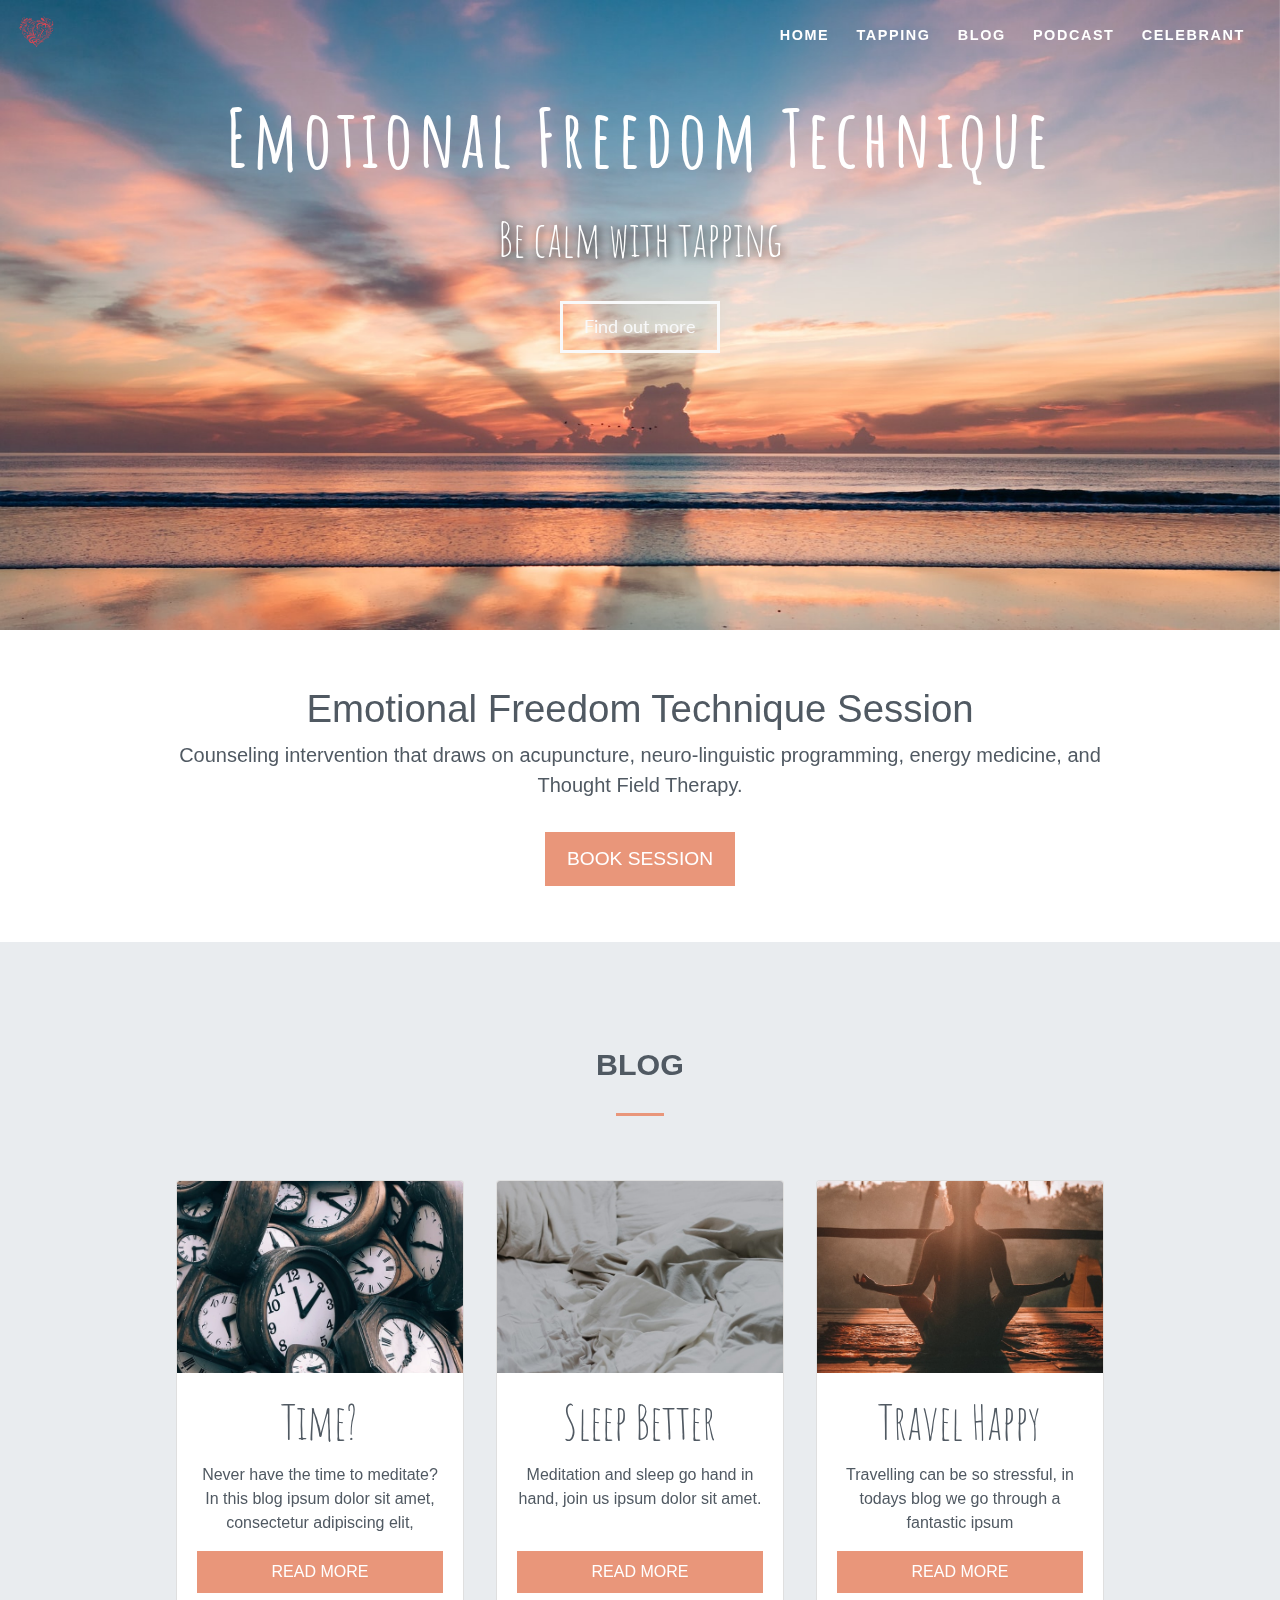
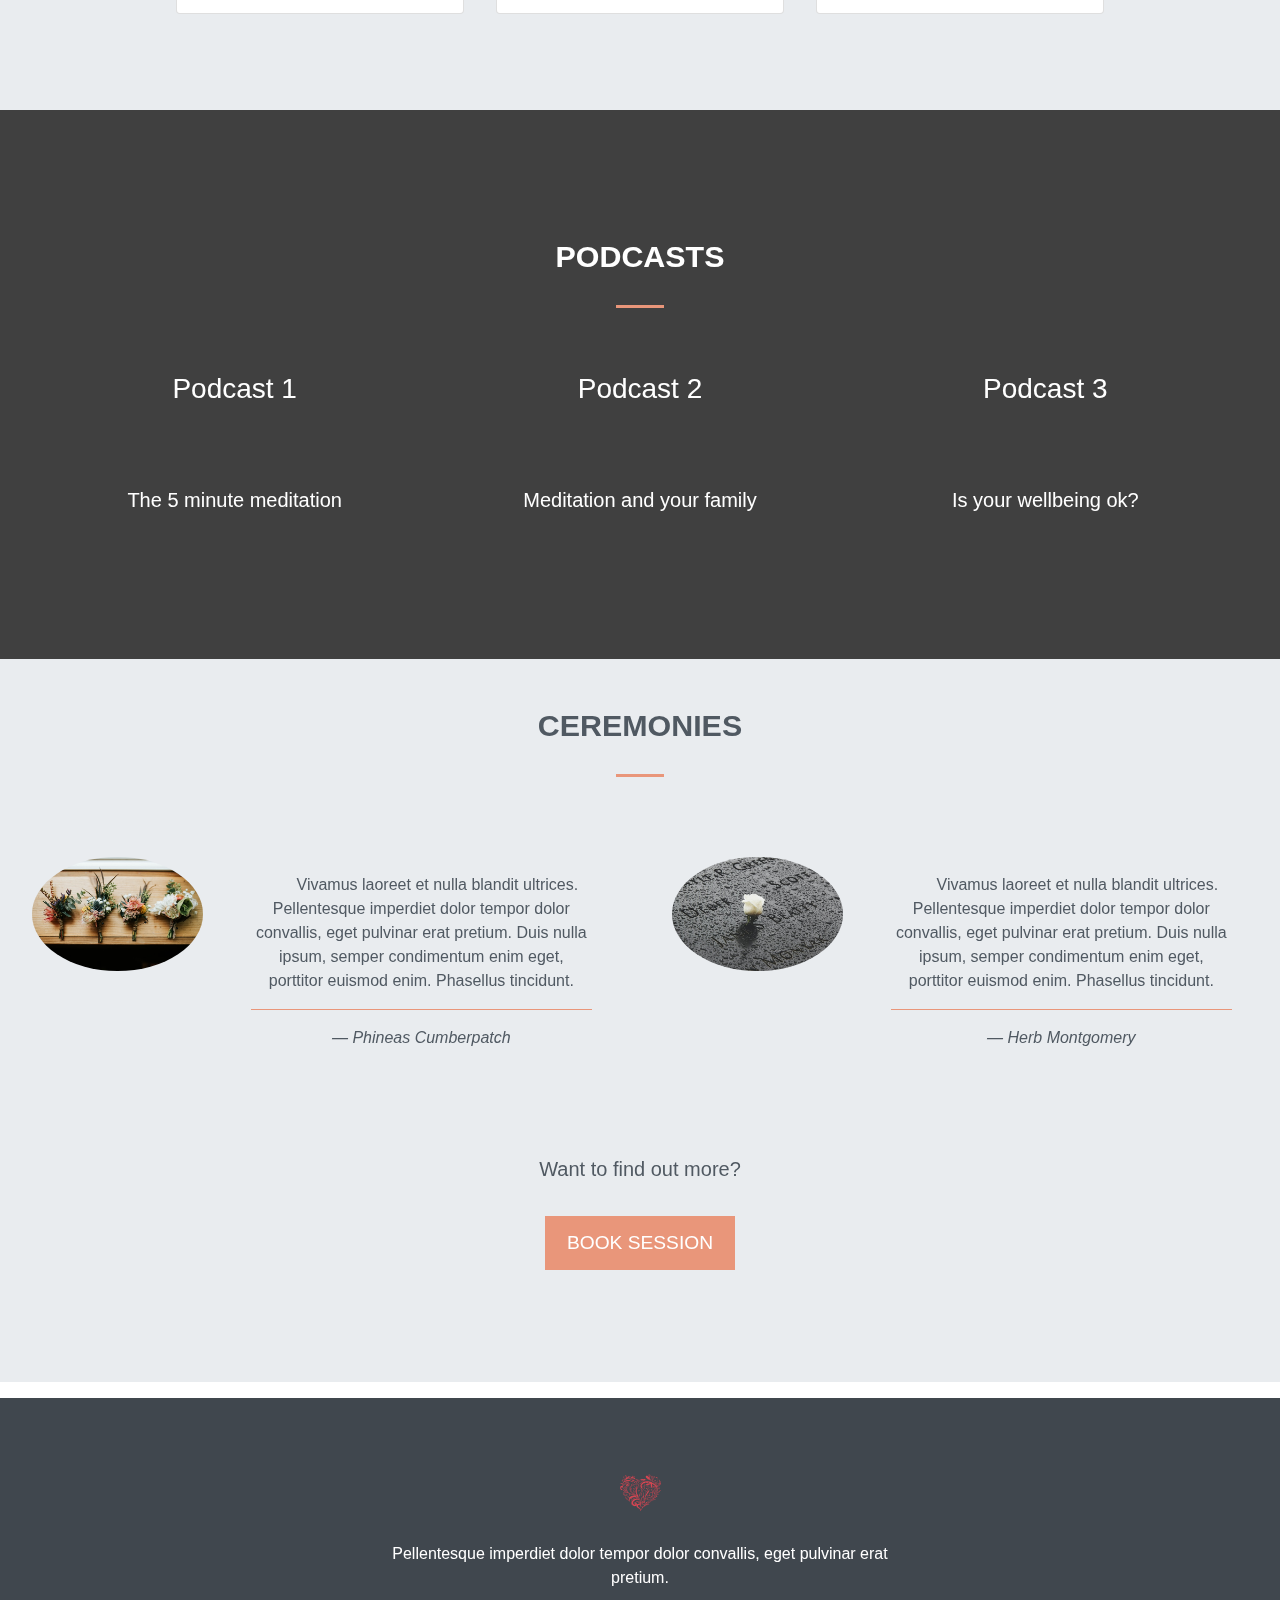
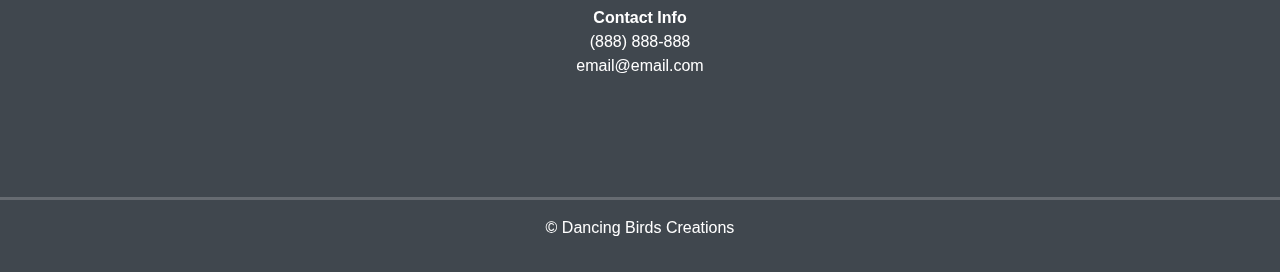
==== index.html @ ffb31503 "Update" ====
<!DOCTYPE html>
<html lang="en">
  <head>
    <meta charset="utf-8" />
    <meta name="viewport" content="width=device-width, initial-scale=1" />
    <title>Be Calm</title>
    
    <link
      rel="stylesheet"
      href="https://stackpath.bootstrapcdn.com/bootstrap/4.4.1/css/bootstrap.min.css"
      integrity="sha384-Vkoo8x4CGsO3+Hhxv8T/Q5PaXtkKtu6ug5TOeNV6gBiFeWPGFN9MuhOf23Q9Ifjh"
      crossorigin="anonymous"
    />
    <link
      rel="stylesheet"
      href="https://cdnjs.cloudflare.com/ajax/libs/font-awesome/5.15.3/css/all.min.css"
      integrity="sha512-iBBXm8fW90+nuLcSKlbmrPcLa0OT92xO1BIsZ+ywDWZCvqsWgccV3gFoRBv0z+8dLJgyAHIhR35VZc2oM/gI1w=="
      crossorigin="anonymous"
      referrerpolicy="no-referrer"
    />
    <link rel="stylesheet" href="fixed.css" />
    <link rel="stylesheet" href="style.css" />
    
  </head>

  <body data-spy="scroll" data-target="#navbarResponsive">
    
    <div id="home">
      
      <nav class="navbar navbar-expand-md navbar-dark bg-dark fixed-top">
        <a class="navbar-brand" href="#"><img src="./images/logo.png" /> </a>
        <button
          class="navbar-toggler"
          type="button"
          data-toggle="collapse"
          data-target="#navbarResponsive"
        >
          <span class="navbar-toggler-icon"></span>
        </button>

        <div class="collapse navbar-collapse" id="navbarResponsive">
          <ul class="navbar-nav ml-auto">
            <li class="nav-item"><a class="nav-link" href="#home">Home</a></li>
            <li class="nav-item">
              <a class="nav-link" href="#tapping">Tapping</a>
            </li>
            <li class="nav-item"><a class="nav-link" href="#blog">Blog</a></li>
            <li class="nav-item">
              <a class="nav-link" href="#podcast">Podcast</a>
            </li>
            <li class="nav-item">
              <a class="nav-link" href="#celebrant">Celebrant</a>
            </li>
          </ul>
        </div>
      </nav>
    
      <div class="landing">
        <div class="home-wrap">
          <div class="home-inner"></div>
        </div>
      </div>

      <div class="caption text-center">
        <h1>Emotional Freedom Technique</h1>
        <h3>Be calm with tapping</h3>
        <a class="btn btn-outline-light btn-lg" href="#tapping">Find out more</a>
      </div>
    </div>

    <div id="tapping" class="offset">
      <div class="col-12 narrow text-center">
        <h1>Emotional Freedom Technique Session</h1>
        <p class="lead">
          Counseling intervention that draws on acupuncture, neuro-linguistic
          programming, energy medicine, and Thought Field Therapy.
        </p>
        <a id="email" class="btn btn-secondary btn-md" href="#" target="_blank"
          >Book Session</a> <!-- Complete buttons -->
      </div>
    </div>

    <div id="blog" class="offset">
      <div class="jumbotron">
        <div class="narrow text-center">
          <div class="col-12">
            <h3 class="heading">Blog</h3>
            <div class="heading-underline"></div>
          </div>
          <div class="row text-center">
            <div class="col-md-4">
                <div class="card h-100">
                    <img class="card-img-top" src="./images/time.jpg">
                    <div class="card-body d-flex flex-column">
                        <h3 class="card-title">Time?</h3>
                        <p class="card-text">Never have the time to meditate? In this blog ipsum dolor sit
                            amet, consectetur adipiscing elit, </p>
                            <a href="#" class="mt-auto btn btn-primary">Read more</a> <!-- Complete buttons -->
                    </div>
                    <!--Photo by <a href="https://unsplash.com/@jontyson?utm_source=unsplash&utm_medium=referral&utm_content=creditCopyText">Jon Tyson</a> on <a href="https://unsplash.com/s/photos/time-lost?utm_source=unsplash&utm_medium=referral&utm_content=creditCopyText">Unsplash</a>
  
   -->
                </div>
            </div>

            <div class="col-md-4">
                <div class="card h-100">
                    <img class="card-img-top" src="./images/sleep.jpg">
                    <div class="card-body d-flex flex-column">
                        <h3 class="card-title">Sleep Better</h3>
                        <p class="card-text">Meditation and sleep go hand in hand, join us ipsum dolor sit
                            amet.</p>
                            <a href="#" class="mt-auto btn btn-primary">Read more</a> <!-- Complete buttons -->
                    </div>
                    <!--Photo by <a href="https://unsplash.com/@priscilladupreez?utm_source=unsplash&utm_medium=referral&utm_content=creditCopyText">Priscilla Du Preez</a> on <a href="https://unsplash.com/s/photos/good-sleep?utm_source=unsplash&utm_medium=referral&utm_content=creditCopyText">Unsplash</a>
  
   -->
                </div>
            </div>

            <div class="col-md-4">
                <div class="card h-100">
                    <img class="card-img-top" src="./images/travel.jpg">
                    <div class="card-body d-flex flex-column">
                        <h3 class="card-title">Travel Happy</h3>
                        <p class="card-text">Travelling can be so stressful, in todays blog we go through a
                            fantastic ipsum</p>
                            <a href="#" class="mt-auto btn btn-primary">Read more</a> <!-- Complete buttons -->
                    </div>
                    <!--Photo by <a href="https://unsplash.com/@jareddrice?utm_source=unsplash&utm_medium=referral&utm_content=creditCopyText">Jared Rice</a> on <a href="https://unsplash.com/s/photos/travel-happy?utm_source=unsplash&utm_medium=referral&utm_content=creditCopyText">Unsplash</a>
   -->
            </div>
          </div>
        </div>
      </div>
    </div>

    <div id="podcast" class="offset">
      <div class="fixed-background">
        <div class="row dark text-center">
          <div class="col-12">
            <h3 class="heading">Podcasts</h3>
            <div class="heading-underline"></div>
          </div>

          <div class="col-md-4">
            <h3>Podcast 1</h3>
            <div class="feature"><a class="btn" href="#"><i class="fas fa-podcast fa-3x" ></i></a></div>
            <p class="lead">The 5 minute meditation</p>
          </div>

          <div class="col-md-4">
            <h3>Podcast 2</h3>
            <div class="feature"><a class="btn" href="#"><i class="fas fa-podcast fa-3x" ></i></a></div>
            <p class="lead">Meditation and your family</p>
          </div>

          <div class="col-md-4">
            <h3>Podcast 3</h3>
            <div class="feature"><a class="btn" href="#"><i class="fas fa-podcast fa-3x" ></i></a></div>
            <p class="lead">Is your wellbeing ok?</p>
          </div>
        </div>
        <div class="fixed-wrap">
          <div class="fixed"></div>
        </div>
      </div>
    </div>

    <div id="celebrant" class="offset">
      <div class="jumbotron text-center">
        <div class="col-12"><h3 class="heading">Ceremonies</h3>
        <div class="heading-underline"></div>
      </div>

      <div class="row">
          <div class="col-md-6 ceremonies">
              <div class="row">
                  <div class="col-md-4">
                    <img src="./images/ceremony.jpg">
                  </div>
                  <div class="col-md-8">
                    <blockquote>
                        <i class="fas fa-quote-left" style="margin: 1rem; color:darksalmon"></i>
                        Vivamus laoreet et nulla blandit ultrices. Pellentesque imperdiet dolor tempor dolor convallis, eget pulvinar erat pretium. Duis nulla ipsum, semper condimentum enim eget, porttitor euismod enim. Phasellus tincidunt.
                        <hr class="ceremony-hr">
                        <cite>&#8212; Phineas Cumberpatch</cite>
                    </blockquote>
                  </div>
              </div>
          </div>

          <div class="col-md-6 ceremonies">
            <div class="row">
                <div class="col-md-4">
                  <img src="./images/funeral.jpg">
                </div>
                <div class="col-md-8">
                  <blockquote>
                      <i class="fas fa-quote-left" style="margin: 1rem; color:darksalmon"></i>
                      Vivamus laoreet et nulla blandit ultrices. Pellentesque imperdiet dolor tempor dolor convallis, eget pulvinar erat pretium. Duis nulla ipsum, semper condimentum enim eget, porttitor euismod enim. Phasellus tincidunt.
                      <hr class="ceremony-hr">
                      <cite>&#8212; Herb Montgomery</cite>
                  </blockquote>
                </div>
            </div>
        </div>
      </div>
      <div class="col-12 narrow text-center">
        <p class="lead">Want to find out more?</p>
        <a class="btn btn-secondary btn-md" href="#" target="_blank"
          >Book Session</a> <!-- Complete buttons -->
    </div>
    </div>
    
    <div class="contact" class="offset">
        <footer>
            <div class="row justify-content-center">
                <div class="col-md-5 text-center">
                    <img src="./images/logo.png">
                    <p>Pellentesque imperdiet dolor tempor dolor convallis, eget pulvinar erat pretium.</p>
                    <strong>Contact Info</strong>
                    <p>(888) 888-888<br>email@email.com</p>
                    <a href="https://www.facebook.com" target="_blank"><i class="fab fa-facebook-square" ></i></a>
                    <a href="https://twitter.com" target="_blank"><i class="fab fa-twitter-square"></i></a>
                    <a href="https://instagram.com" target="_blank"><i class="fab fa-instagram"></i></a>
                </div>
                <hr class="socket">
                &copy; Dancing Birds Creations
            </div>
            <!-- <a href='https://pngtree.com/so/love-pattern'>love pattern png from pngtree.com</a>-->
        </footer>
    </div>

    <script
      src="https://code.jquery.com/jquery-3.4.1.slim.min.js"
      integrity="sha384-J6qa4849blE2+poT4WnyKhv5vZF5SrPo0iEjwBvKU7imGFAV0wwj1yYfoRSJoZ+n"
      crossorigin="anonymous"
    ></script>
    <script
      src="https://cdn.jsdelivr.net/npm/popper.js@1.16.0/dist/umd/popper.min.js"
      integrity="sha384-Q6E9RHvbIyZFJoft+2mJbHaEWldlvI9IOYy5n3zV9zzTtmI3UksdQRVvoxMfooAo"
      crossorigin="anonymous"
    ></script>
    <script
      src="https://stackpath.bootstrapcdn.com/bootstrap/4.4.1/js/bootstrap.min.js"
      integrity="sha384-wfSDF2E50Y2D1uUdj0O3uMBJnjuUD4Ih7YwaYd1iqfktj0Uod8GCExl3Og8ifwB6"
      crossorigin="anonymous"
    ></script>
  </body>
</html>
---- fixed.css ----
/*--- Extra Bootstrap Column Padding --*/
[class*="col-"] {
  padding: 1rem;
}

/*--- Bootstrap Mobile Gutter Fix --*/
.row,
.container-fluid {
  margin-left: 0px !important;
  margin-right: 0px !important;
}

/*--- Fix for Fixed Navbar jumping on scroll --*/
.fixed-top {
  backface-visibility: hidden;
}

/*--- Fixed Landing Page Section --*/
.landing {
  position: relative;
  width: 100%;
  height: 70vh;
  display: table;
  z-index: -1;
}
.home-wrap {
  clip: rect(0, auto, auto, 0);
  position: absolute;
  top: 0;
  left: 0;
  width: 100%;
  height: 100%;
}
.home-inner {
  position: fixed;
  display: table;
  top: 0;
  left: 0;
  width: 100%;
  height: 100%;
  background-size: cover;
  background-position: center center;
  -webkit-transform: translateZ(0);
  transform: translateZ(0);
  will-change: transform;
}

/*--- iOS Fixed Background Image --*/
.fixed-background {
  position: relative;
  width: 100%;
  overflow: hidden;
}
.fixed-wrap {
  clip: rect(0, auto, auto, 0);
  position: absolute;
  top: 0;
  left: 0;
  width: 100%;
  height: 100%;
  z-index: -999 !important;
}
.fixed {
  position: fixed;
  display: block;
  top: 0;
  left: 0;
  width: 100%;
  height: 100%;
  background-size: cover;
  background-position: center center;
  -webkit-transform: translateZ(0);
  transform: translateZ(0);
  will-change: transform;
}
---- style.css ----
@import url("https://fonts.googleapis.com/css2?family=Lato:wght@400;700&display=swap");

@import url("https://fonts.googleapis.com/css2?family=WindSong&display=swap");

@import url("https://fonts.googleapis.com/css2?family=Amatic+SC:wght@700&display=swap");

body {
  overflow-x: hidden;
  color: #505962;
}

.offset:before {
  display: block;
  content: "";
  height: 4rem;
  margin-top: -4rem;
}

.navbar {
  text-transform: uppercase;
  font-weight: 700;
  font-size: 0.9rem;
  letter-spacing: 0.1rem;
  background: rgba(0, 0, 0, 0) !important;
}

.navbar-brand img {
  height: 2.5rem;
}

.navbar-nav li {
  padding-right: 0.7rem;
}

.navbar-dark .navbar-nav .nav-link {
  color: white;
  padding-top: 0.8rem;
}

.navbar-dark .navbar-nav .nav-link.active,
.navbar-dark .navbar-nav .nav-link:hover {
  color: indianred !important;
}

.home-inner {
  background-image: url("./images/main-img.jpg");
}
/*=== Photo by <a href="https://unsplash.com/@ravipinisetti?utm_source=unsplash&utm_medium=referral&utm_content=creditCopyText">Ravi Pinisetti</a> on <a href="https://unsplash.com/s/photos/calm?utm_source=unsplash&utm_medium=referral&utm_content=creditCopyText">Unsplash</a>
  ===*/

.caption {
  width: 100%;
  max-width: 100%;
  position: absolute;
  top: 10%;
  z-index: 1;
  color: white;
}

.caption h1 {
  font-family: "Amatic SC", cursive !important;
  font-size: 5rem;
  font-weight: 700;
  letter-spacing: 0.3rem;
  text-shadow: 0.2rem, 2rem, 0.8rem black !important;
  padding-bottom: 1rem;
}

.caption h3 {
  font-family: "Amatic SC", cursive !important;
  font-size: 3rem;
  text-shadow: 0.1rem 0.1rem 0.5rem black;
  padding-bottom: 1.6rem;
}

.btn-lg {
  border-width: medium !important;
  border-radius: 0 !important;
  padding: 0.6rem 1.3rem !important;
  font-size: 1.1rem !important;
  font-family: "Lato", sans-serif;
  text-shadow: 0px 0px 6px rgba(255, 255, 255, 0.7);
}
.btn-lg:hover {
  border-color: teal;
  color: teal;
  background-color: transparent;
}

.narrow {
  width: 75% !important;
  margin: 1.5rem auto !important;
  padding-top: 2rem !important;
}

.narrow h1 {
  font-size: 2.4rem !important;
}

.btn-secondary {
  border-width: medium;
  border-radius: 0;
  text-transform: uppercase;
  font-size: 1.2rem !important;
  padding: 0.6rem 1.2rem !important;
  margin: 1rem;
  color: white;
  background-color: darksalmon !important;
  border-color: darksalmon !important;
}

.btn-secondary:hover {
  background-color: indianred !important;
  border-color: indianred !important;
}

.jumbotron {
  margin-bottom: 0 !important;
  padding: 2rem 0 3.5rem !important;
  border-radius: 0 !important;
}

h3.heading {
  font-size: 1.9rem !important;
  font-weight: 700 !important;
  text-transform: uppercase !important;
  margin-bottom: 1.9rem !important;
}
.heading-underline {
  width: 3rem;
  height: 0.2rem;
  background-color: darksalmon;
  margin: 0 auto 2rem;
}
.card-img-top {
  width: 100%;
  height: 15vw;
  object-fit: cover;
}
.card-title {
  font-family: "Amatic SC", cursive !important;
  font-size: 3rem;
}
.btn-primary {
  border-width: medium;
  border-radius: 0;
  text-transform: uppercase;
  color: white;
  background-color: darksalmon !important;
  border-color: darksalmon !important;
}
.btn-primary:hover {
  background-color: indianred !important;
  border-color: indianred !important;
}

.fixed {
  background-image: url("images/podcast.jpg");
  z-index: -1;
}
/*Photo by <a href="https://unsplash.com/@farber?utm_source=unsplash&utm_medium=referral&utm_content=creditCopyText">Jonathan Farber</a> on <a href="https://unsplash.com/s/photos/podcasting?utm_source=unsplash&utm_medium=referral&utm_content=creditCopyText">Unsplash</a>
   */
.dark {
  background-color: rgba(0, 0, 0, 0.75);
  color: white;
  padding: 7rem 2rem;
}
.fixed-background h3 {
  margin-bottom: 2rem;
}

.fixed-background p {
  margin-top: 1.5rem;
}
.fas {
  color: darksalmon;
}
.fas:hover {
  color: indianred !important;
}

.ceremonies img {
  width: 100%;
  border-radius: 50%;
}

blockquote {
  margin: 1rem !important;
}
.ceremony-hr {
  border-top: 0.05rem solid darksalmon;
}

footer {
  background-color: #40474e;
  color: white;
  padding: 2rem 0 2rem;
  margin-top: 1rem;
}
footer img {
  height: 3rem;
  margin: 1.5rem 0;
}
footer a {
  color: white;
}
.fab {
  font-size: 1.6rem;
  margin: 1.2rem 0.5rem 0 0;
}
.fab:hover {
  color: indianred !important;
}

hr.socket {
  width: 100%;
  border-top: 0.2rem solid #666b71;
  margin-top: 3rem;
}

/* Add break points for responsiveness */

@media (max-width: 767px) {
  .caption h1 {
    font-size: 2.3rem !important;
    letter-spacing: 0.15rem !important;
    padding-bottom: 0.5rem !important;
  }

  .caption h3 {
    font-size: 1.2rem !important;
    padding-bottom: 1.2rem !important;
  }

  .btn-lg {
    padding: 0.5rem 1rem !important;
    font-size: 1rem !important;
  }
  .narrow h1 {
    font-size: 1.5rem !important;
  }
  .ceremonies img {
    max-width: 50%;
    display: block;
    margin: 0 auto;
  }
}
/*============ BOOTSTRAP BREAK POINTS:
  
  Extra small (xs) devices (portrait phones, less than 576px)
  No media query since this is the default in Bootstrap
  
  Small (sm) devices (landscape phones, 576px and up)
  @media (min-width: 576px) { ... }
  
  Medium (md) devices (tablets, 768px and up)
  @media (min-width: 768px) { ... }
  
  Large (lg) devices (desktops, 992px and up)
  @media (min-width: 992px) { ... }
  
  Extra (xl) large devices (large desktops, 1200px and up)
  @media (min-width: 1200px) { ... }
  
  =============*/
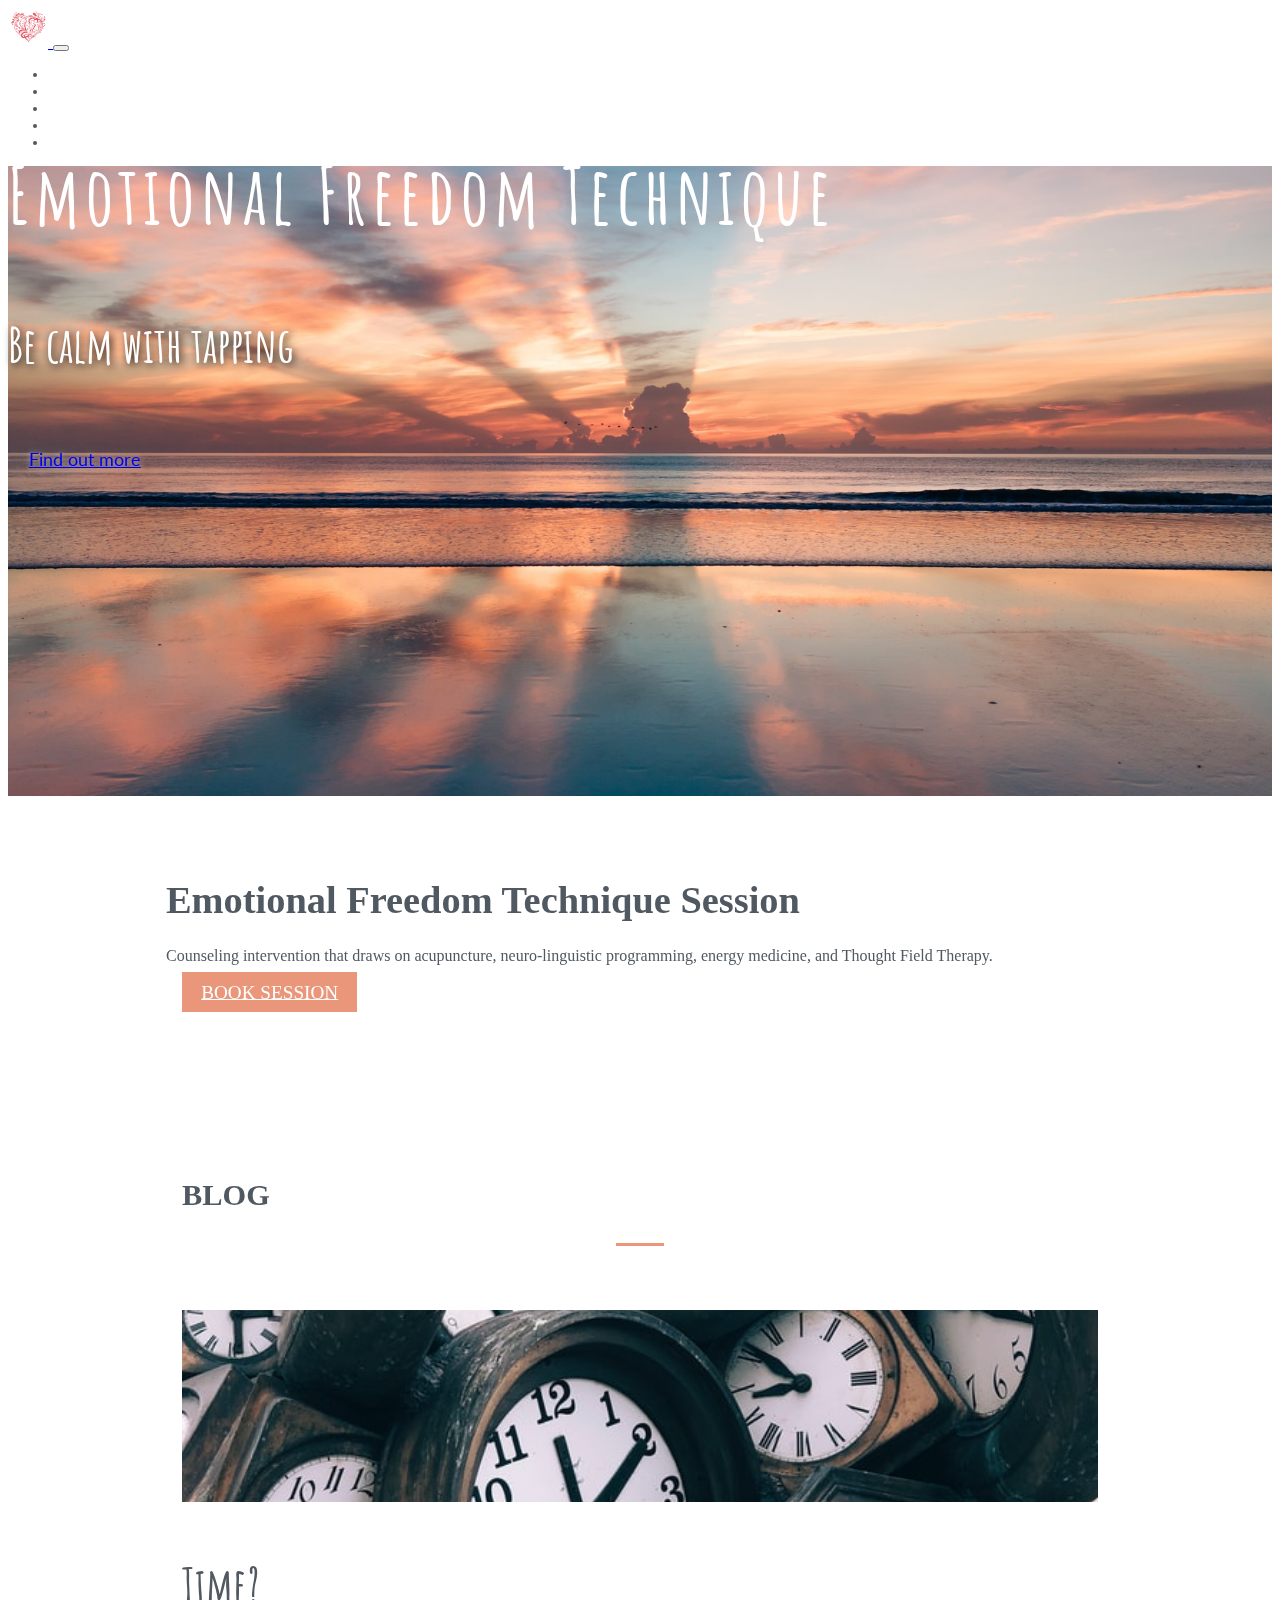
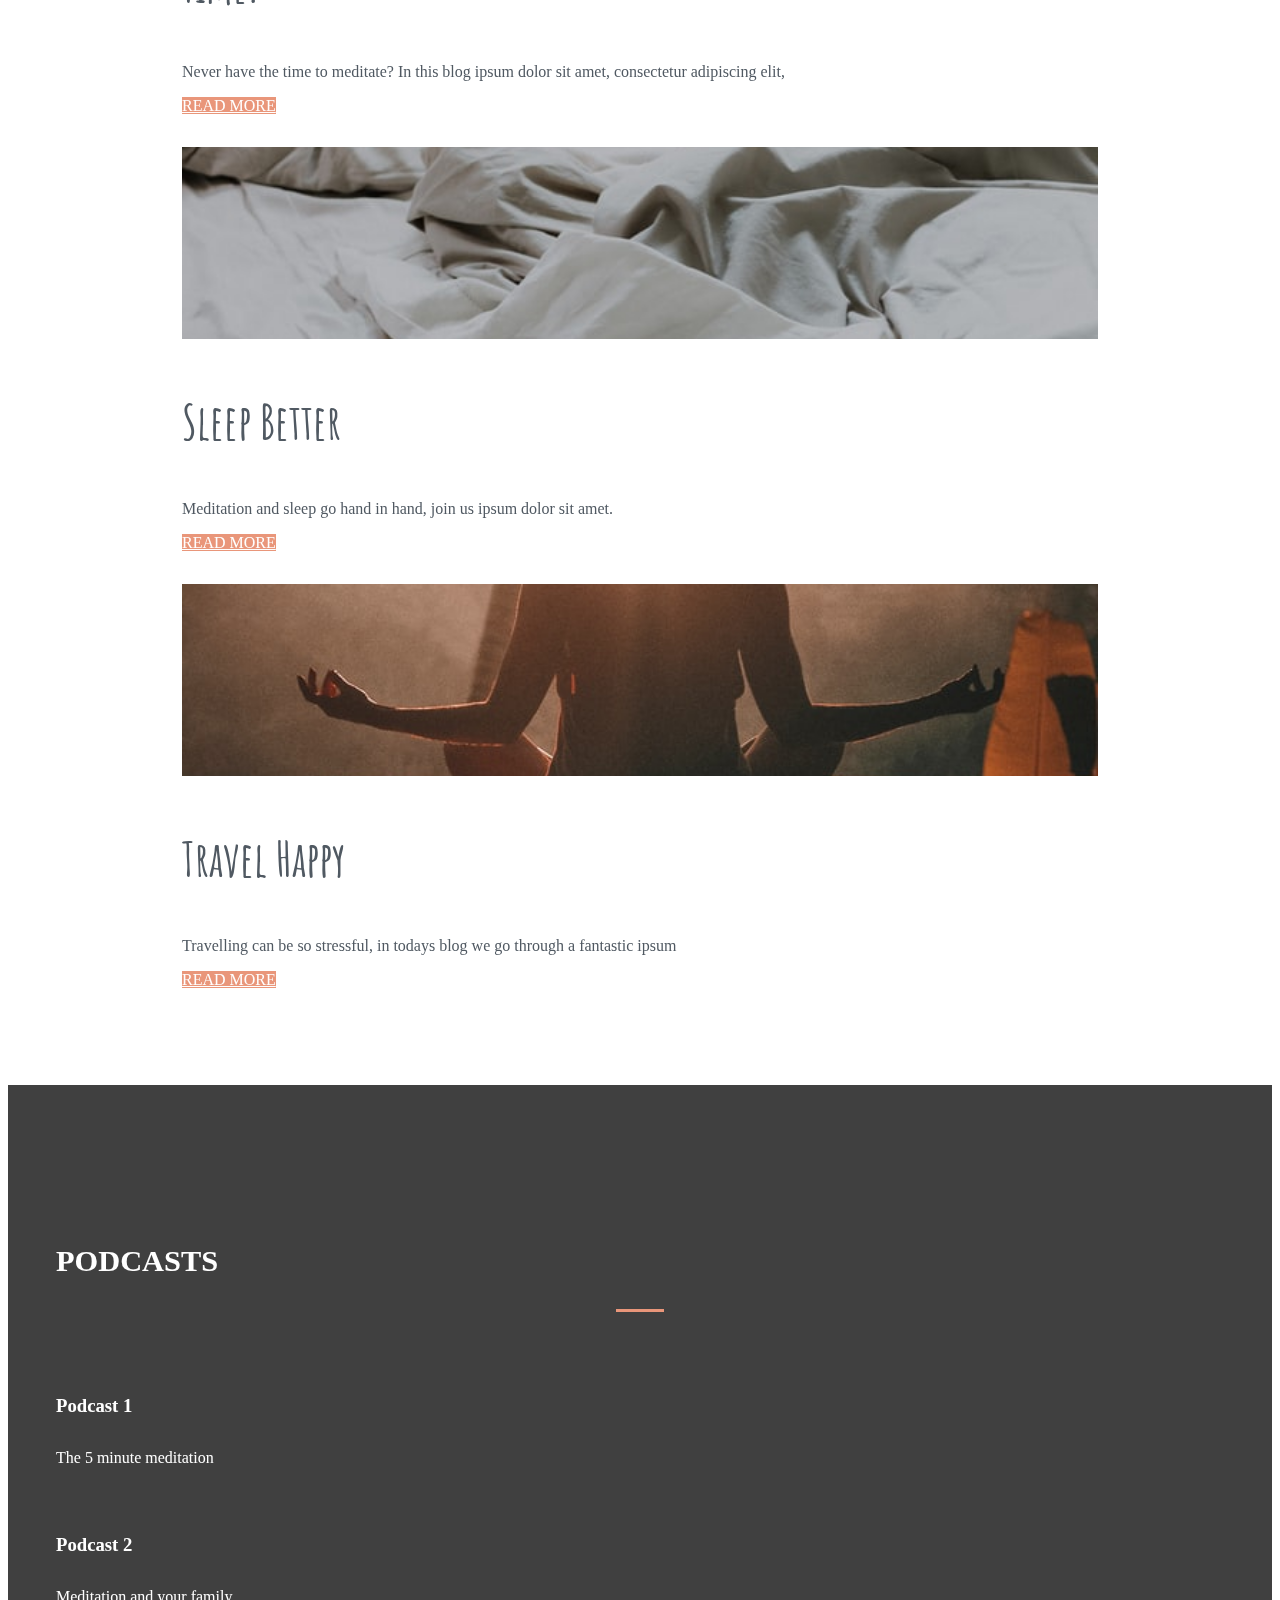
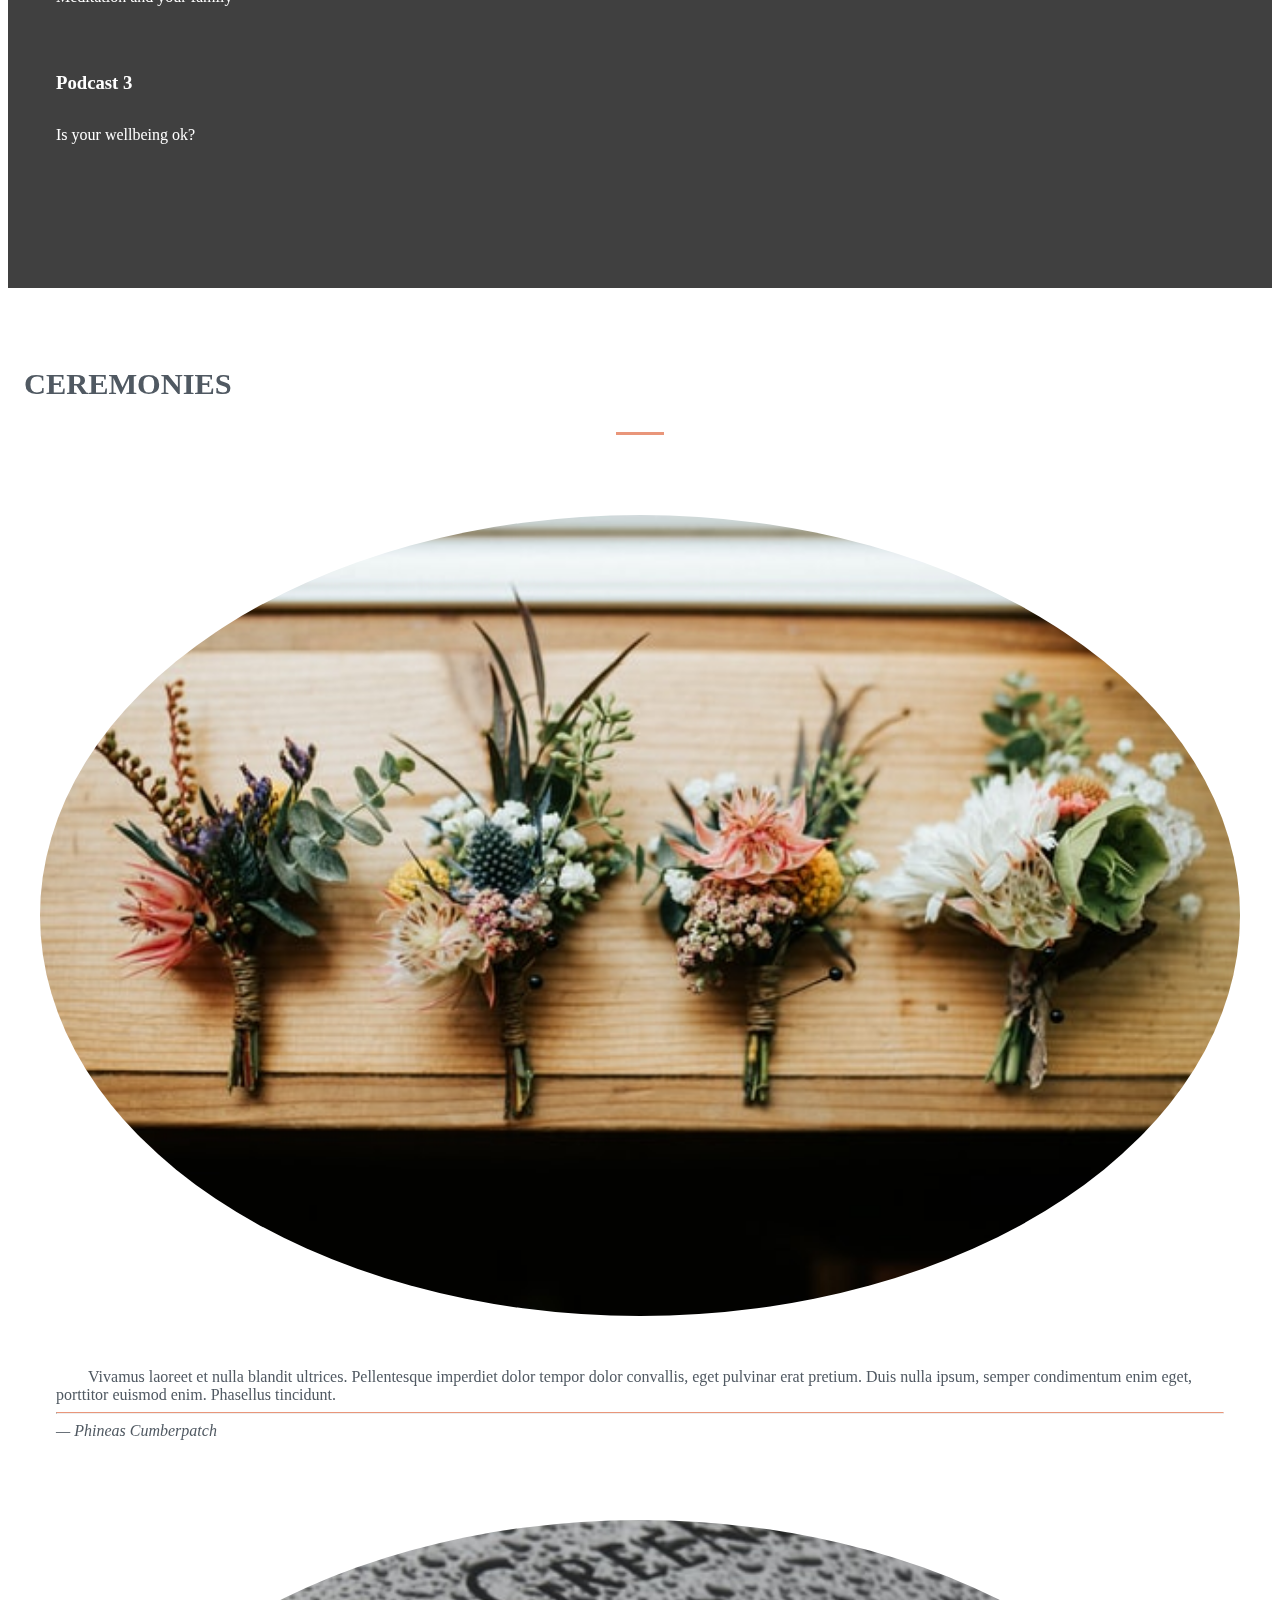
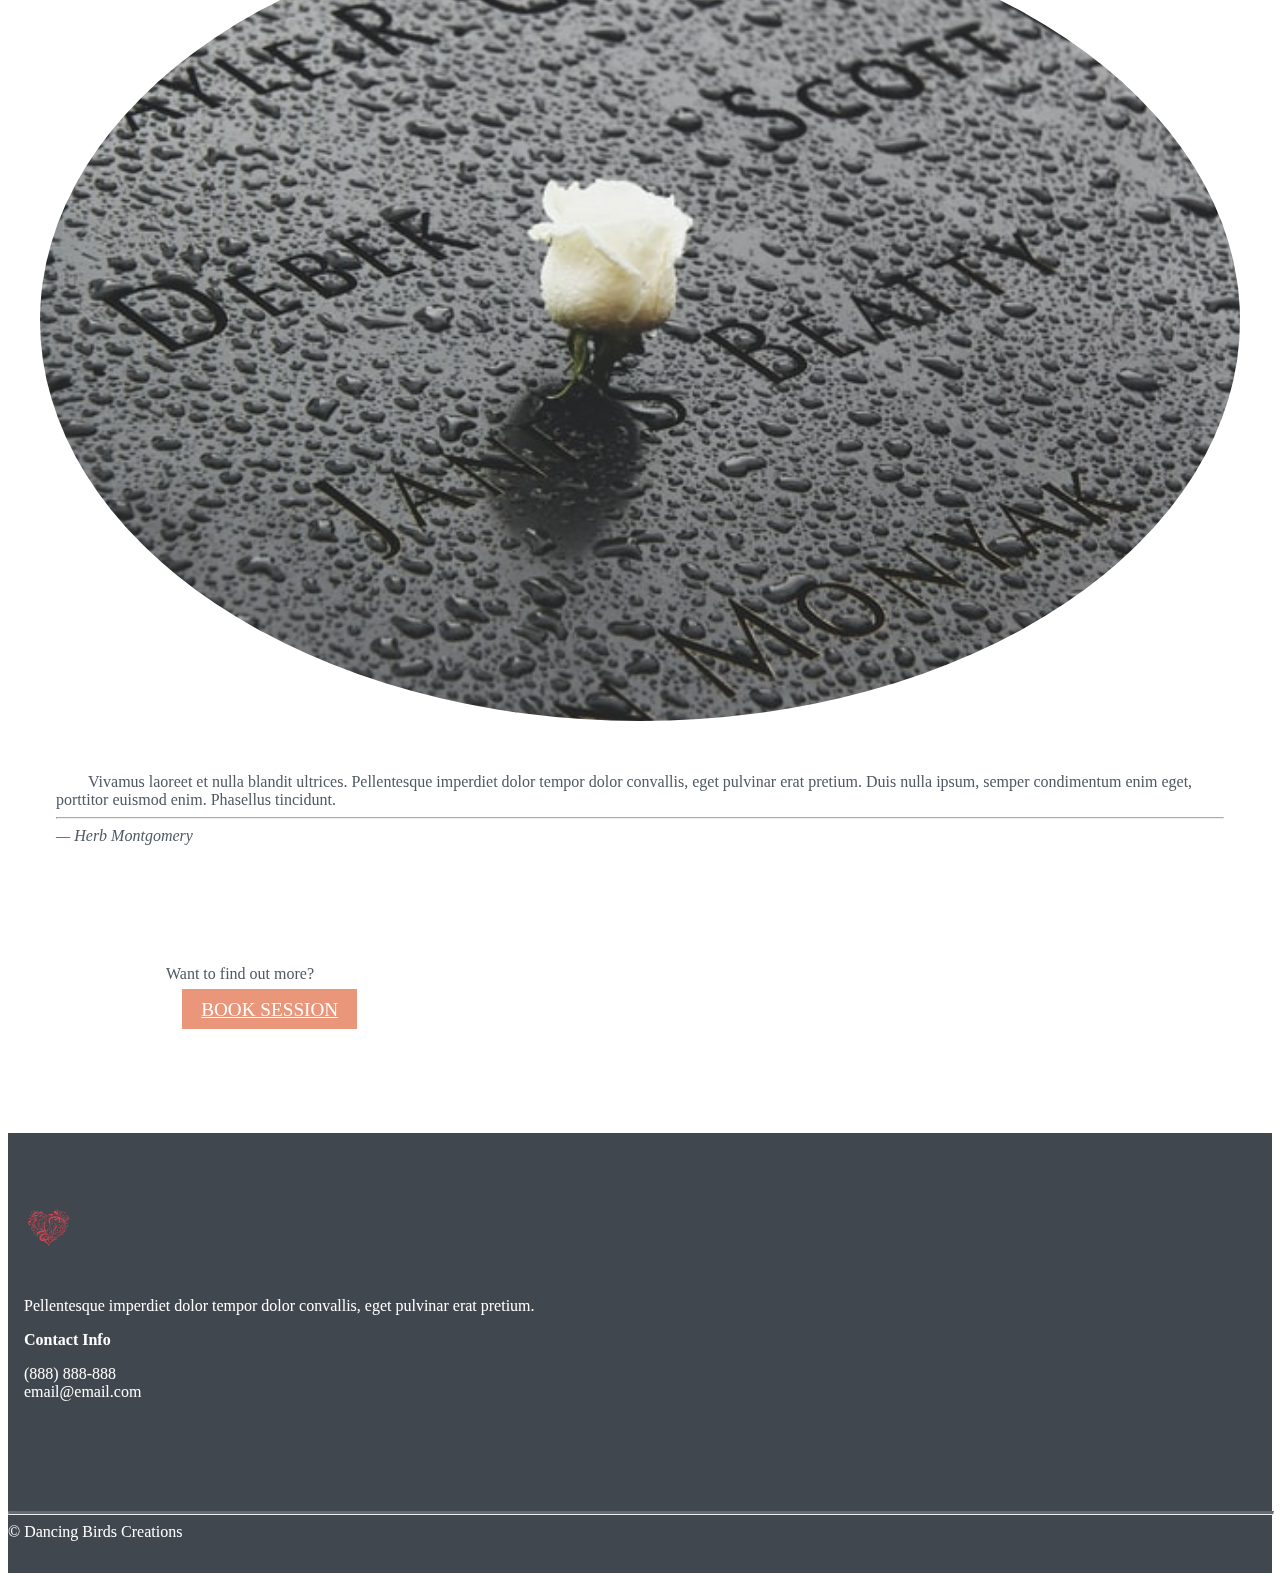
==== commit fed8dbd5: "fix navbar" ====
--- a/index.html
+++ b/index.html
@@ -7,8 +7,8 @@
     
     <link
       rel="stylesheet"
-      href="https://stackpath.bootstrapcdn.com/bootstrap/4.4.1/css/bootstrap.min.css"
-      integrity="sha384-Vkoo8x4CGsO3+Hhxv8T/Q5PaXtkKtu6ug5TOeNV6gBiFeWPGFN9MuhOf23Q9Ifjh"
+      href="https://cdn.jsdelivr.net/npm/bootstrap@5.0.2/dist/css/bootstrap.min.css"
+      integrity="sha384-EVSTQN3/azprG1Anm3QDgpJLIm9Nao0Yz1ztcQTwFspd3yD65VohhpuuCOmLASjC"
       crossorigin="anonymous"
     />
     <link
@@ -32,14 +32,14 @@
         <button
           class="navbar-toggler"
           type="button"
-          data-toggle="collapse"
-          data-target="#navbarResponsive"
+          data-bs-toggle="collapse"
+          data-bs-target="#navbarResponsive"
         >
           <span class="navbar-toggler-icon"></span>
         </button>
 
         <div class="collapse navbar-collapse" id="navbarResponsive">
-          <ul class="navbar-nav ml-auto">
+          <ul class="navbar-nav ms-auto">
             <li class="nav-item"><a class="nav-link" href="#home">Home</a></li>
             <li class="nav-item">
               <a class="nav-link" href="#tapping">Tapping</a>
@@ -231,20 +231,9 @@
             <!-- <a href='https://pngtree.com/so/love-pattern'>love pattern png from pngtree.com</a>-->
         </footer>
     </div>
-
     <script
-      src="https://code.jquery.com/jquery-3.4.1.slim.min.js"
-      integrity="sha384-J6qa4849blE2+poT4WnyKhv5vZF5SrPo0iEjwBvKU7imGFAV0wwj1yYfoRSJoZ+n"
-      crossorigin="anonymous"
-    ></script>
-    <script
-      src="https://cdn.jsdelivr.net/npm/popper.js@1.16.0/dist/umd/popper.min.js"
-      integrity="sha384-Q6E9RHvbIyZFJoft+2mJbHaEWldlvI9IOYy5n3zV9zzTtmI3UksdQRVvoxMfooAo"
-      crossorigin="anonymous"
-    ></script>
-    <script
-      src="https://stackpath.bootstrapcdn.com/bootstrap/4.4.1/js/bootstrap.min.js"
-      integrity="sha384-wfSDF2E50Y2D1uUdj0O3uMBJnjuUD4Ih7YwaYd1iqfktj0Uod8GCExl3Og8ifwB6"
+      src="https://cdn.jsdelivr.net/npm/bootstrap@5.0.2/dist/js/bootstrap.bundle.min.js"
+      integrity="sha384-MrcW6ZMFYlzcLA8Nl+NtUVF0sA7MsXsP1UyJoMp4YLEuNSfAP+JcXn/tWtIaxVXM"
       crossorigin="anonymous"
     ></script>
   </body>
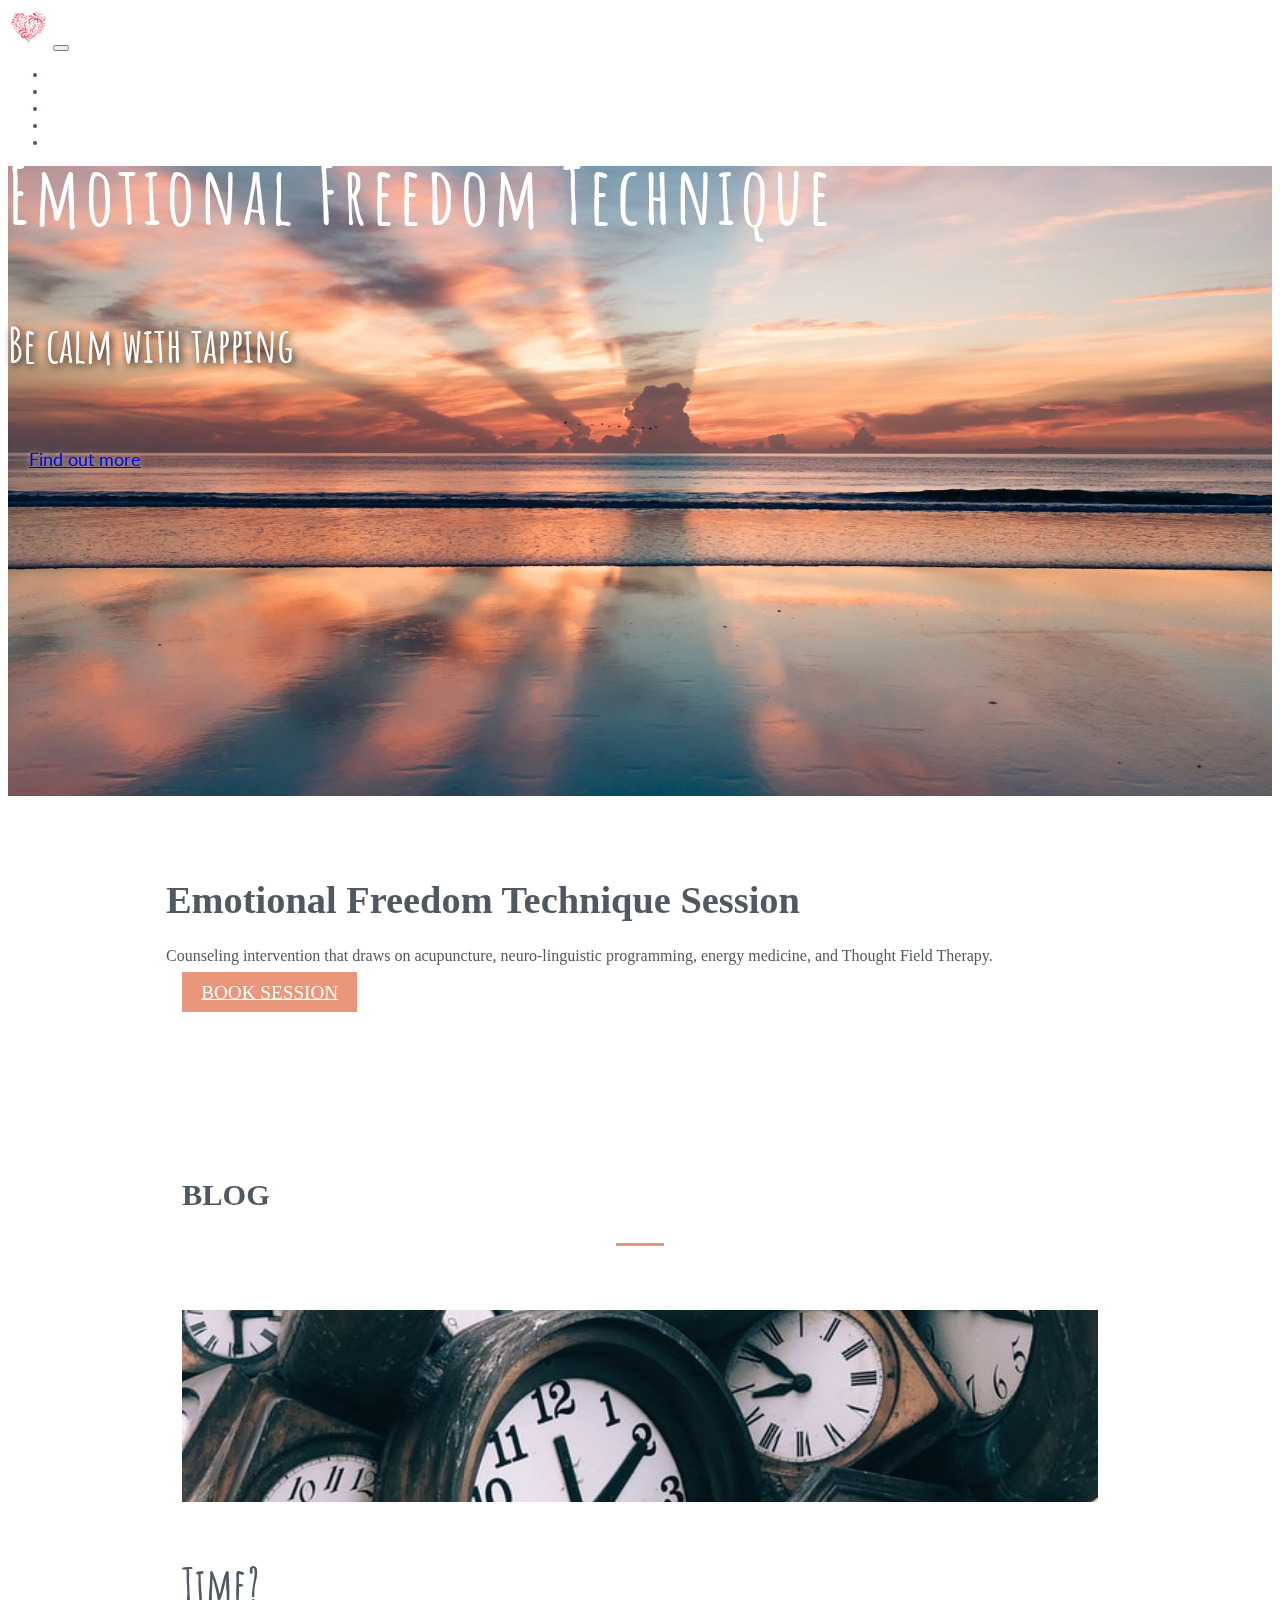
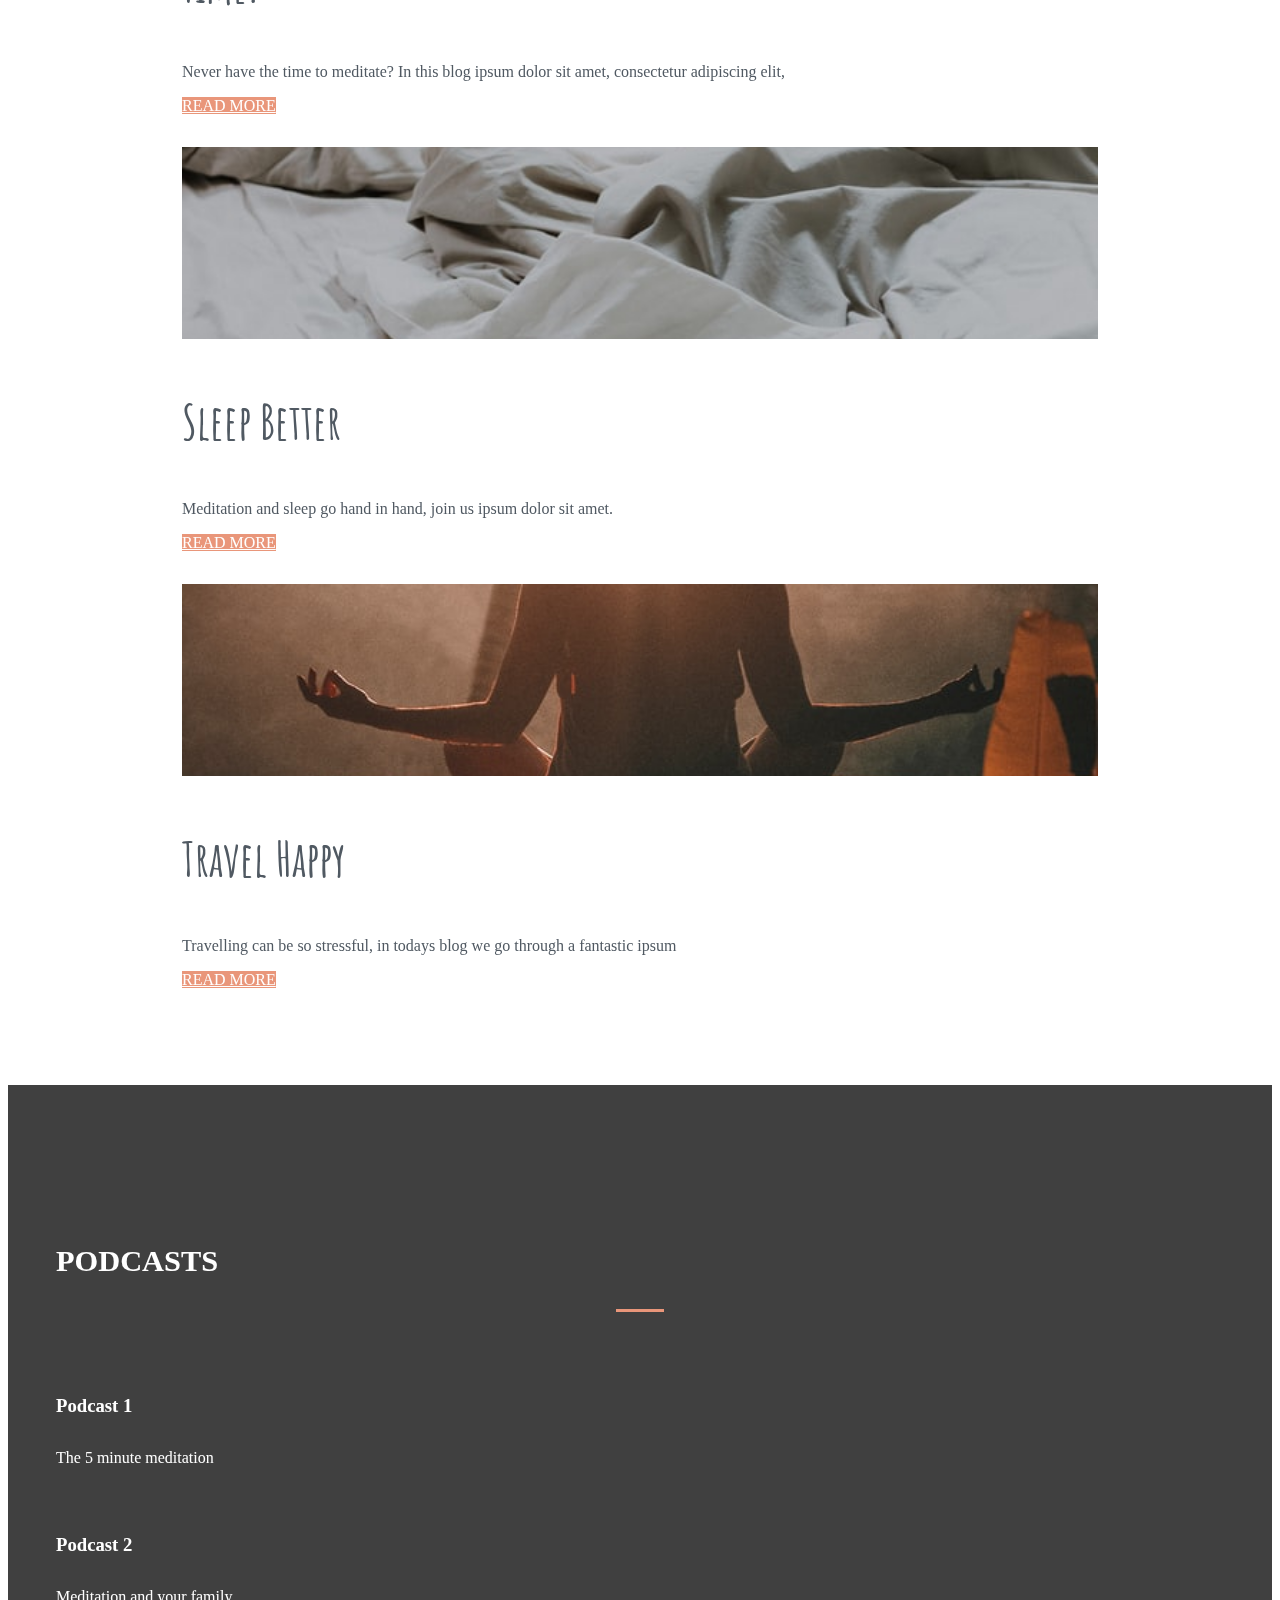
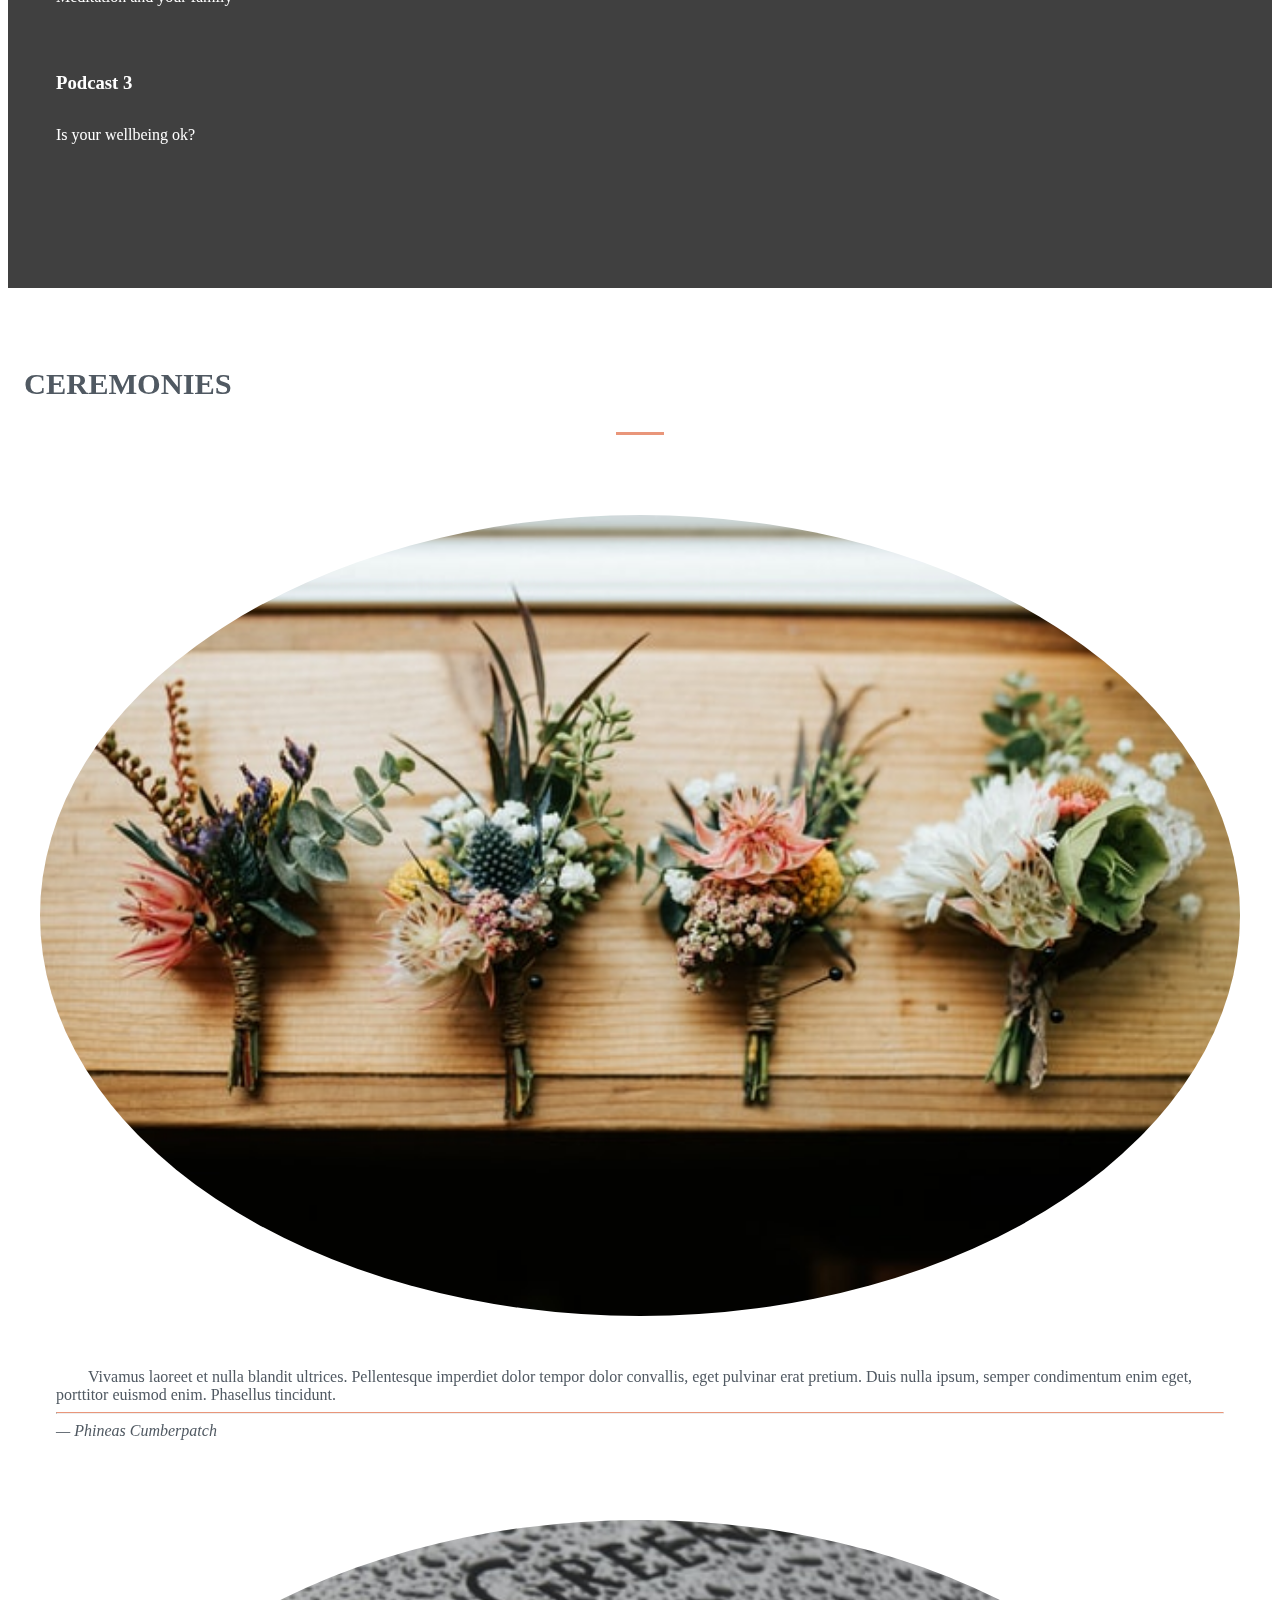
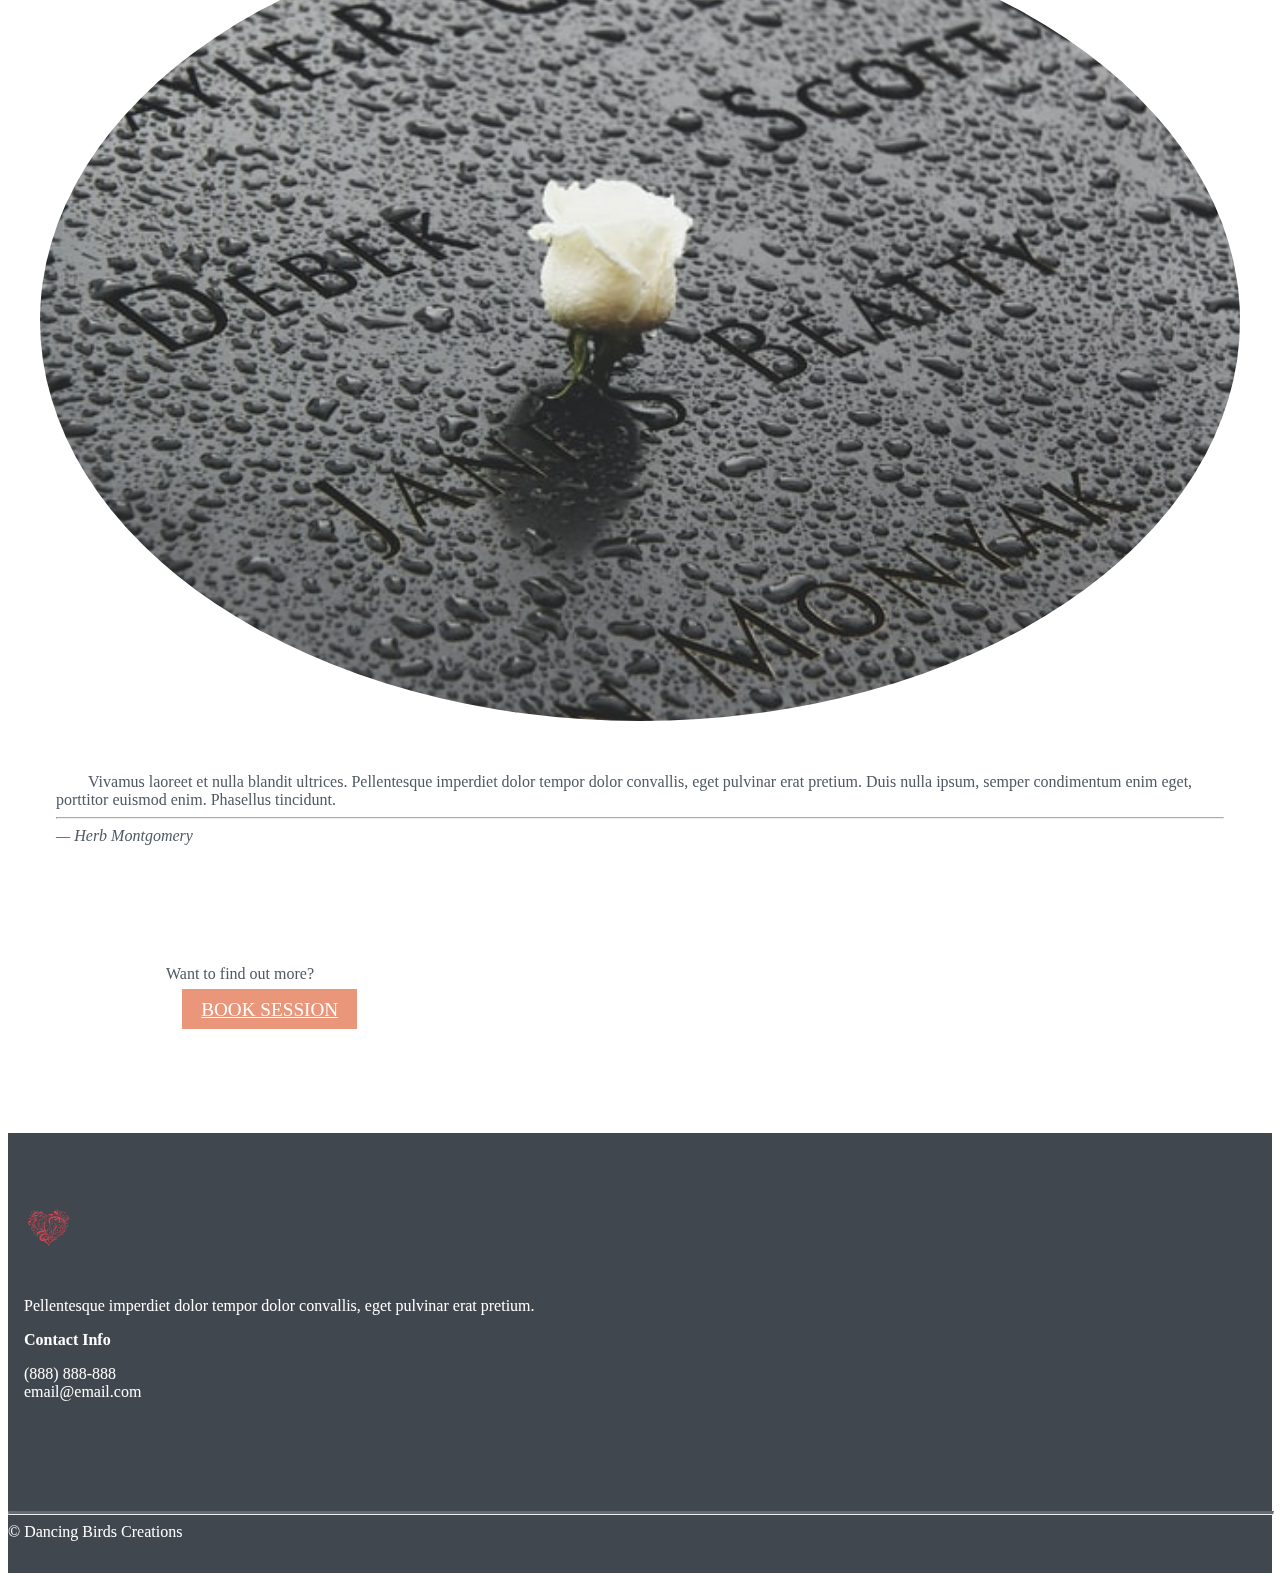
==== commit dbcffa44: "fix navbar toggler" ====
--- a/index.html
+++ b/index.html
@@ -28,23 +28,33 @@
     <div id="home">
       
       <nav class="navbar navbar-expand-md navbar-dark bg-dark fixed-top">
-        <a class="navbar-brand" href="#"><img src="./images/logo.png" /> </a>
+        <div class="container-fluid">
+          <a class="navbar-brand" href="index.html"><img src="./images/logo.png" alt="Logo" title="logo"/></a>
         <button
           class="navbar-toggler"
           type="button"
           data-bs-toggle="collapse"
           data-bs-target="#navbarResponsive"
+          aria-controls="navbarResponsive"
+          aria-expanded="false"
+          aria-label="Toggle navgation"
         >
           <span class="navbar-toggler-icon"></span>
         </button>
 
         <div class="collapse navbar-collapse" id="navbarResponsive">
           <ul class="navbar-nav ms-auto">
-            <li class="nav-item"><a class="nav-link" href="#home">Home</a></li>
+            <li class="nav-item">
+              <a class="nav-link" 
+              href="#home">Home</a>
+            </li>
             <li class="nav-item">
               <a class="nav-link" href="#tapping">Tapping</a>
             </li>
-            <li class="nav-item"><a class="nav-link" href="#blog">Blog</a></li>
+            <li class="nav-item">
+              <a class="nav-link" 
+              href="#blog">Blog</a>
+            </li>
             <li class="nav-item">
               <a class="nav-link" href="#podcast">Podcast</a>
             </li>
@@ -52,6 +62,7 @@
               <a class="nav-link" href="#celebrant">Celebrant</a>
             </li>
           </ul>
+        </div>
         </div>
       </nav>
     
@@ -231,10 +242,6 @@
             <!-- <a href='https://pngtree.com/so/love-pattern'>love pattern png from pngtree.com</a>-->
         </footer>
     </div>
-    <script
-      src="https://cdn.jsdelivr.net/npm/bootstrap@5.0.2/dist/js/bootstrap.bundle.min.js"
-      integrity="sha384-MrcW6ZMFYlzcLA8Nl+NtUVF0sA7MsXsP1UyJoMp4YLEuNSfAP+JcXn/tWtIaxVXM"
-      crossorigin="anonymous"
-    ></script>
+    <script src="https://cdn.jsdelivr.net/npm/bootstrap@5.0.2/dist/js/bootstrap.bundle.min.js" integrity="sha384-MrcW6ZMFYlzcLA8Nl+NtUVF0sA7MsXsP1UyJoMp4YLEuNSfAP+JcXn/tWtIaxVXM" crossorigin="anonymous"></script>
   </body>
 </html>
--- a/style.css
+++ b/style.css
@@ -220,9 +220,9 @@
 
 /* Add break points for responsiveness */
 
-@media (max-width: 767px) {
+@media (max-width: 768px) {
   .caption h1 {
-    font-size: 2.3rem !important;
+    font-size: 2.8rem !important;
     letter-spacing: 0.15rem !important;
     padding-bottom: 0.5rem !important;
   }
@@ -245,6 +245,41 @@
     margin: 0 auto;
   }
 }
+
+@media (max-width: 576px) {
+  .navbar-collapse {
+    top: 5rem;
+    background-color: indianred;
+    width: 100%;
+    border-radius: 10px;
+    text-align: center;
+  }
+
+  .caption h1 {
+    font-size: 3rem !important;
+    letter-spacing: 0.15rem !important;
+    padding-bottom: 0.5rem !important;
+  }
+
+  .caption h3 {
+    font-size: 2rem !important;
+    padding-bottom: 1.2rem !important;
+  }
+
+  .btn-lg {
+    padding: 0.5rem 1rem !important;
+    font-size: 1rem !important;
+  }
+  .narrow h1 {
+    font-size: 1.5rem !important;
+  }
+  .ceremonies img {
+    max-width: 50%;
+    display: block;
+    margin: 0 auto;
+  }
+}
+
 /*============ BOOTSTRAP BREAK POINTS:
   
   Extra small (xs) devices (portrait phones, less than 576px)
